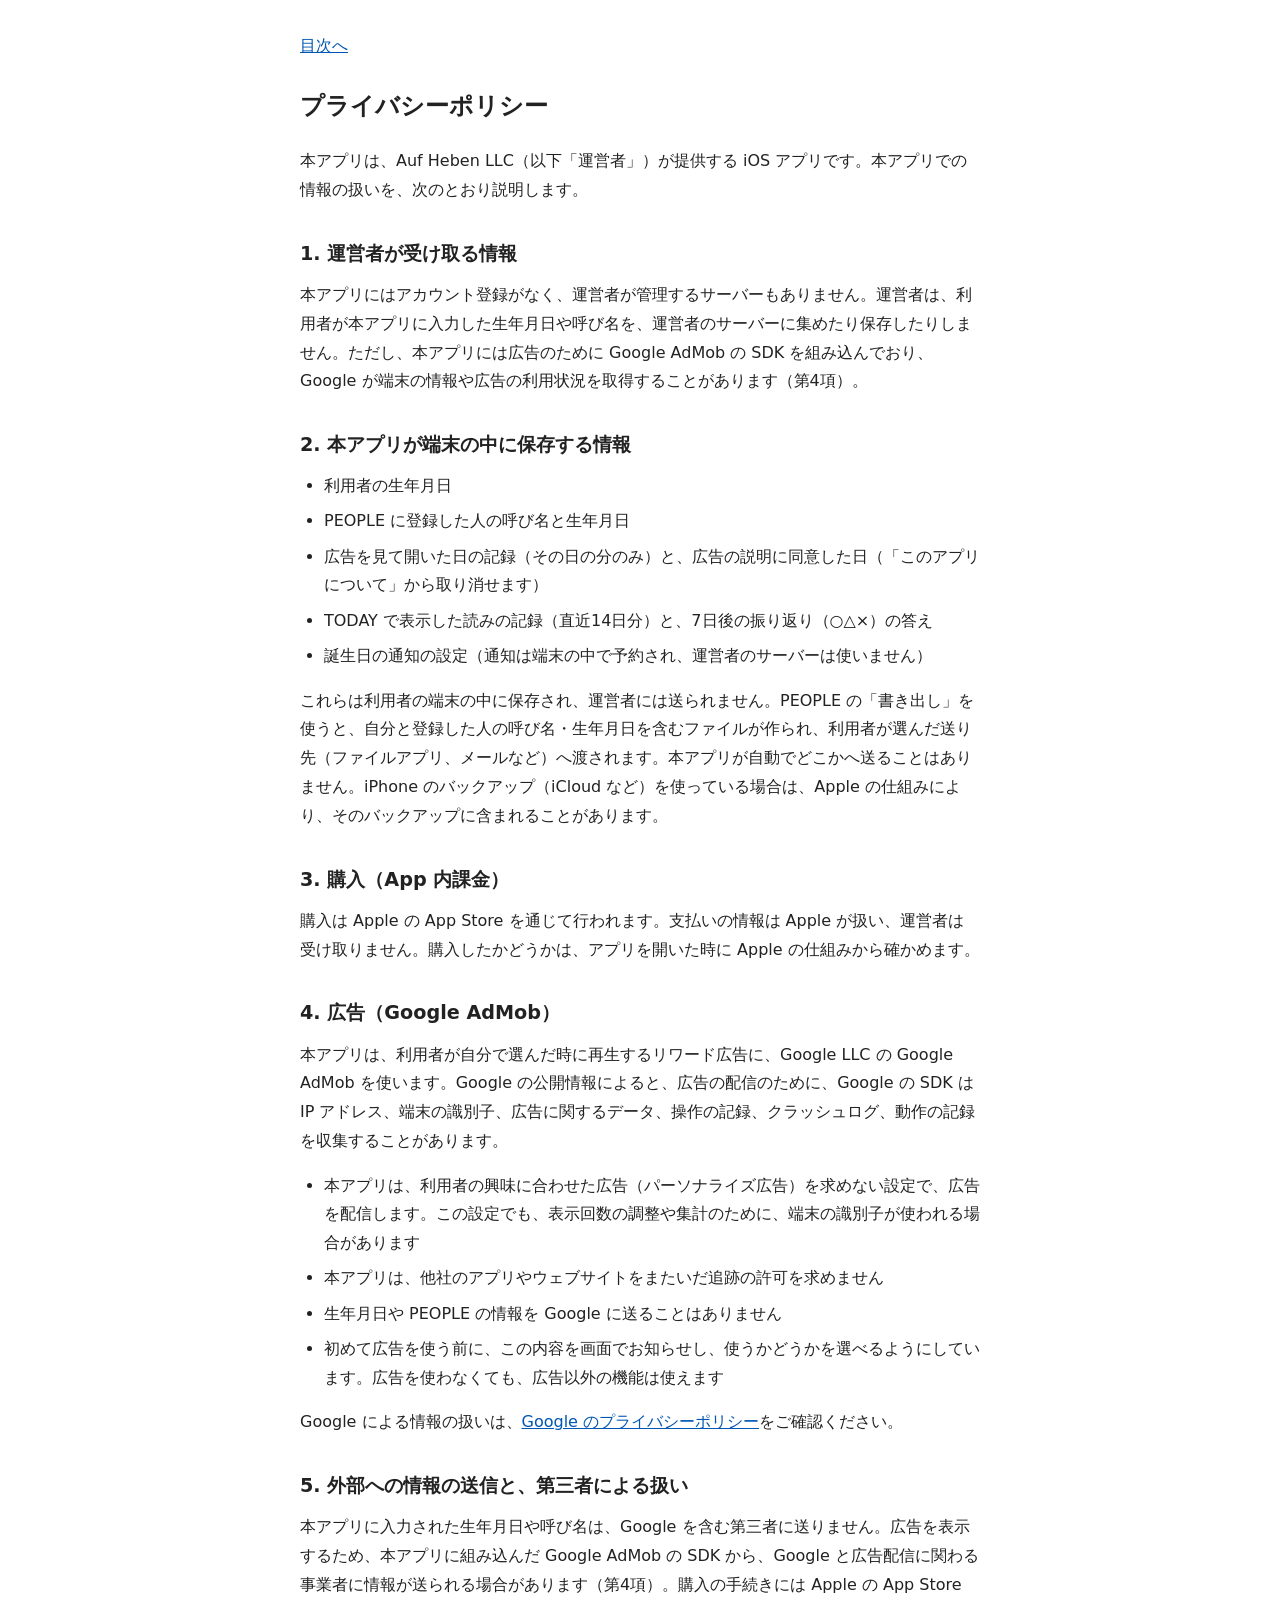
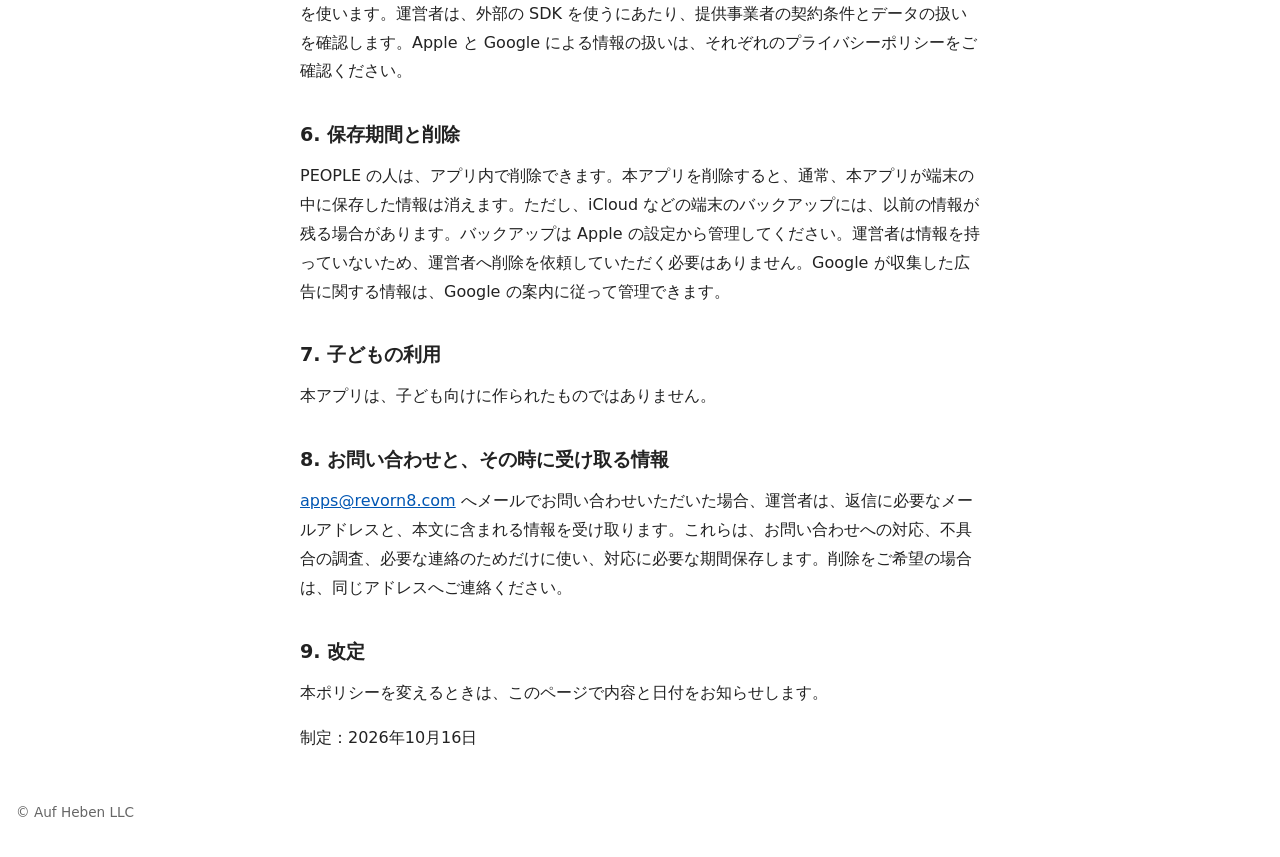
==== privacy/index.html @ 3454c850 "法務ページ v2（プライバシーポリシー・利用規約・サポート）" ====
<!DOCTYPE html>
<html lang="ja">
<head>
<meta charset="utf-8">
<meta name="viewport" content="width=device-width, initial-scale=1">
<title>プライバシーポリシー</title>
<link rel="stylesheet" href="../style.css">
</head>
<body>
<main>
<p class="nav"><a href="../">目次へ</a></p>
<h1>プライバシーポリシー</h1>

<p>本アプリは、Auf Heben LLC（以下「運営者」）が提供する iOS アプリです。本アプリでの情報の扱いを、次のとおり説明します。</p>

<h2>1. 運営者が受け取る情報</h2>

<p>本アプリにはアカウント登録がなく、運営者が管理するサーバーもありません。運営者は、利用者が本アプリに入力した生年月日や呼び名を、運営者のサーバーに集めたり保存したりしません。ただし、本アプリには広告のために Google AdMob の SDK を組み込んでおり、Google が端末の情報や広告の利用状況を取得することがあります（第4項）。</p>

<h2>2. 本アプリが端末の中に保存する情報</h2>

<ul>
<li>利用者の生年月日</li>
<li>PEOPLE に登録した人の呼び名と生年月日</li>
<li>広告を見て開いた日の記録（その日の分のみ）と、広告の説明に同意した日（「このアプリについて」から取り消せます）</li>
<li>TODAY で表示した読みの記録（直近14日分）と、7日後の振り返り（○△×）の答え</li>
<li>誕生日の通知の設定（通知は端末の中で予約され、運営者のサーバーは使いません）</li>
</ul>

<p>これらは利用者の端末の中に保存され、運営者には送られません。PEOPLE の「書き出し」を使うと、自分と登録した人の呼び名・生年月日を含むファイルが作られ、利用者が選んだ送り先（ファイルアプリ、メールなど）へ渡されます。本アプリが自動でどこかへ送ることはありません。iPhone のバックアップ（iCloud など）を使っている場合は、Apple の仕組みにより、そのバックアップに含まれることがあります。</p>

<h2>3. 購入（App 内課金）</h2>

<p>購入は Apple の App Store を通じて行われます。支払いの情報は Apple が扱い、運営者は受け取りません。購入したかどうかは、アプリを開いた時に Apple の仕組みから確かめます。</p>

<h2>4. 広告（Google AdMob）</h2>

<p>本アプリは、利用者が自分で選んだ時に再生するリワード広告に、Google LLC の Google AdMob を使います。Google の公開情報によると、広告の配信のために、Google の SDK は IP アドレス、端末の識別子、広告に関するデータ、操作の記録、クラッシュログ、動作の記録を収集することがあります。</p>

<ul>
<li>本アプリは、利用者の興味に合わせた広告（パーソナライズ広告）を求めない設定で、広告を配信します。この設定でも、表示回数の調整や集計のために、端末の識別子が使われる場合があります</li>
<li>本アプリは、他社のアプリやウェブサイトをまたいだ追跡の許可を求めません</li>
<li>生年月日や PEOPLE の情報を Google に送ることはありません</li>
<li>初めて広告を使う前に、この内容を画面でお知らせし、使うかどうかを選べるようにしています。広告を使わなくても、広告以外の機能は使えます</li>
</ul>

<p>Google による情報の扱いは、<a href="https://policies.google.com/privacy">Google のプライバシーポリシー</a>をご確認ください。</p>

<h2>5. 外部への情報の送信と、第三者による扱い</h2>

<p>本アプリに入力された生年月日や呼び名は、Google を含む第三者に送りません。広告を表示するため、本アプリに組み込んだ Google AdMob の SDK から、Google と広告配信に関わる事業者に情報が送られる場合があります（第4項）。購入の手続きには Apple の App Store を使います。運営者は、外部の SDK を使うにあたり、提供事業者の契約条件とデータの扱いを確認します。Apple と Google による情報の扱いは、それぞれのプライバシーポリシーをご確認ください。</p>

<h2>6. 保存期間と削除</h2>

<p>PEOPLE の人は、アプリ内で削除できます。本アプリを削除すると、通常、本アプリが端末の中に保存した情報は消えます。ただし、iCloud などの端末のバックアップには、以前の情報が残る場合があります。バックアップは Apple の設定から管理してください。運営者は情報を持っていないため、運営者へ削除を依頼していただく必要はありません。Google が収集した広告に関する情報は、Google の案内に従って管理できます。</p>

<h2>7. 子どもの利用</h2>

<p>本アプリは、子ども向けに作られたものではありません。</p>

<h2>8. お問い合わせと、その時に受け取る情報</h2>

<p><a href="mailto:apps@revorn8.com">apps@revorn8.com</a> へメールでお問い合わせいただいた場合、運営者は、返信に必要なメールアドレスと、本文に含まれる情報を受け取ります。これらは、お問い合わせへの対応、不具合の調査、必要な連絡のためだけに使い、対応に必要な期間保存します。削除をご希望の場合は、同じアドレスへご連絡ください。</p>

<h2>9. 改定</h2>

<p>本ポリシーを変えるときは、このページで内容と日付をお知らせします。</p>

<p>制定：2026年10月16日</p>
</main>
<footer>&copy; Auf Heben LLC</footer>
</body>
</html>
---- style.css ----
* {
  margin: 0;
  padding: 0;
  box-sizing: border-box;
}

body {
  font-family: system-ui, -apple-system, sans-serif;
  line-height: 1.8;
  color: #222;
  background: #fff;
  padding: 2rem 1rem;
}

main {
  max-width: 680px;
  margin: 0 auto;
}

h1 {
  font-size: 1.5rem;
  margin-bottom: 1.2rem;
}

h2 {
  font-size: 1.2rem;
  margin-top: 2rem;
  margin-bottom: 0.6rem;
}

h3 {
  font-size: 1.05rem;
  margin-top: 1.5rem;
  margin-bottom: 0.4rem;
}

p {
  margin-bottom: 1rem;
}

ul {
  margin-bottom: 1rem;
  padding-left: 1.5em;
}

li {
  margin-bottom: 0.4rem;
}

a {
  color: #0056b3;
}

.nav {
  margin-bottom: 1.5rem;
}

footer {
  margin-top: 3rem;
  font-size: 0.85rem;
  color: #666;
}
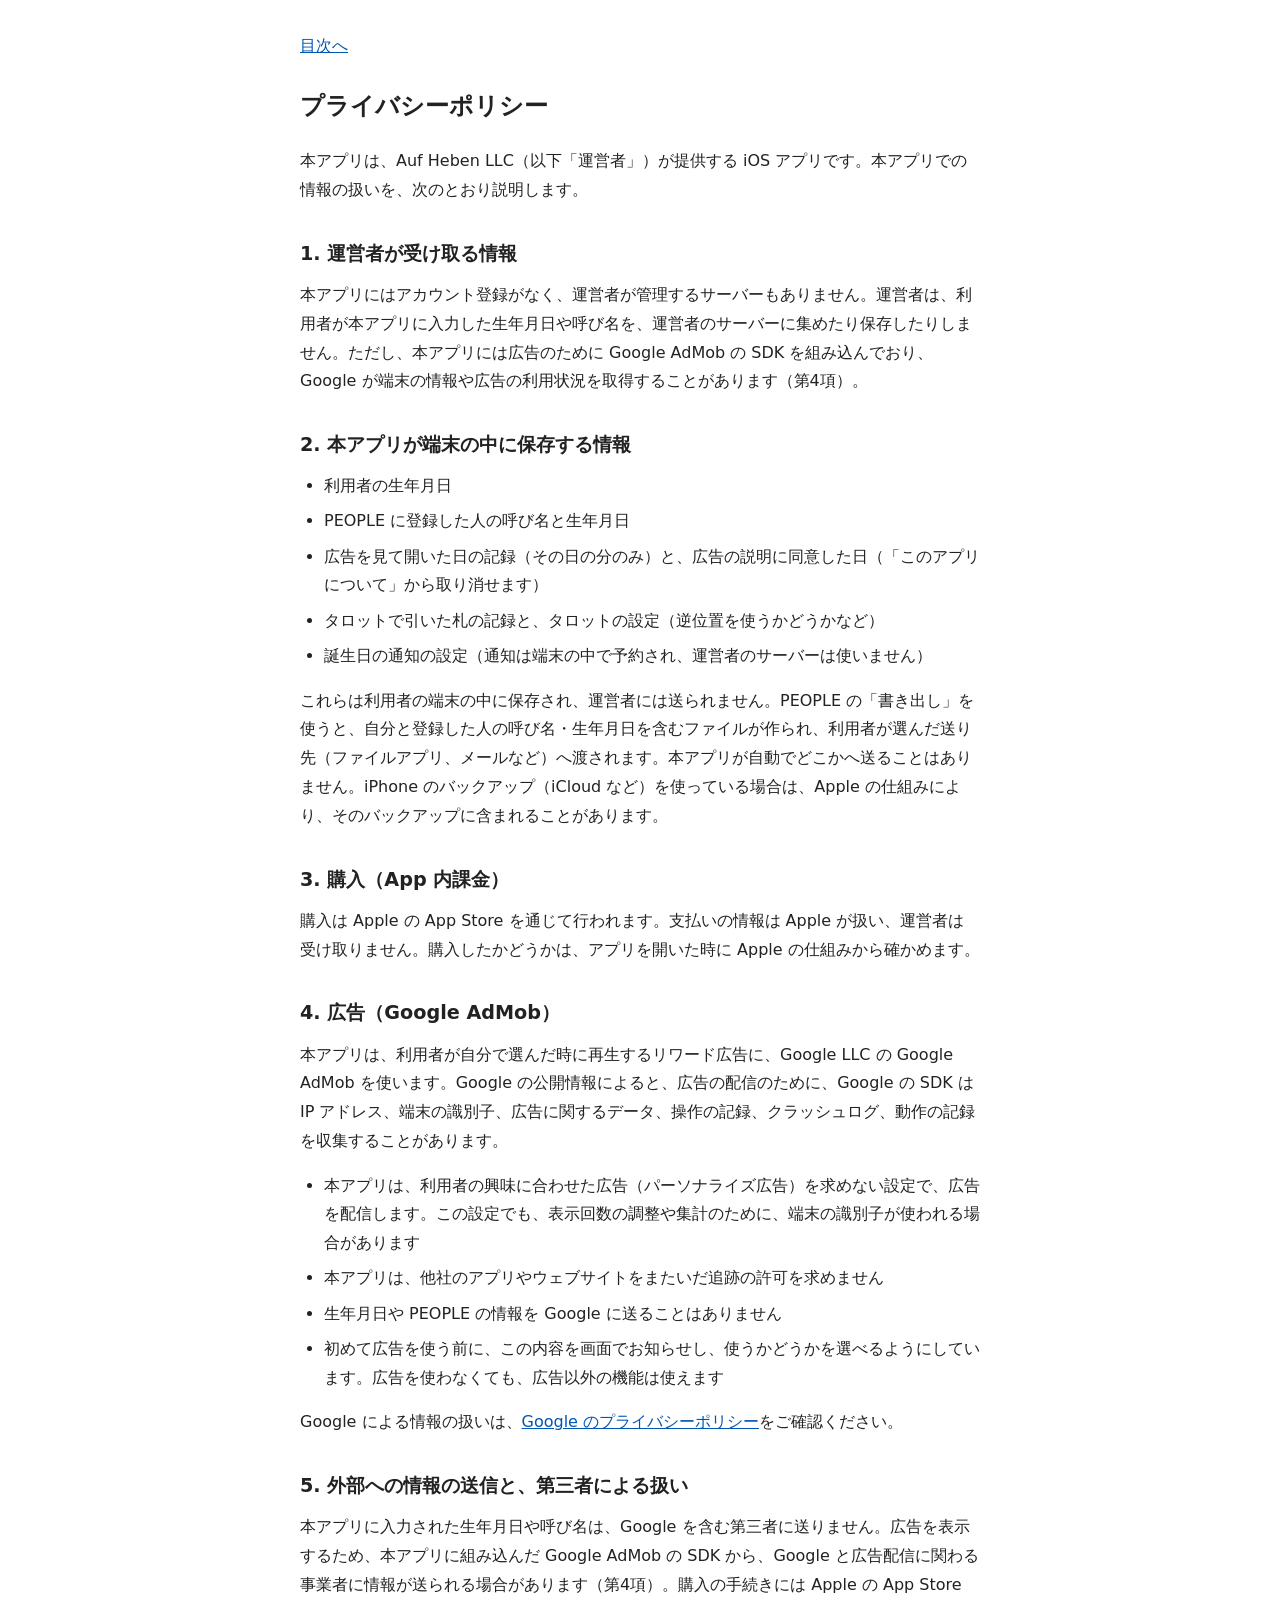
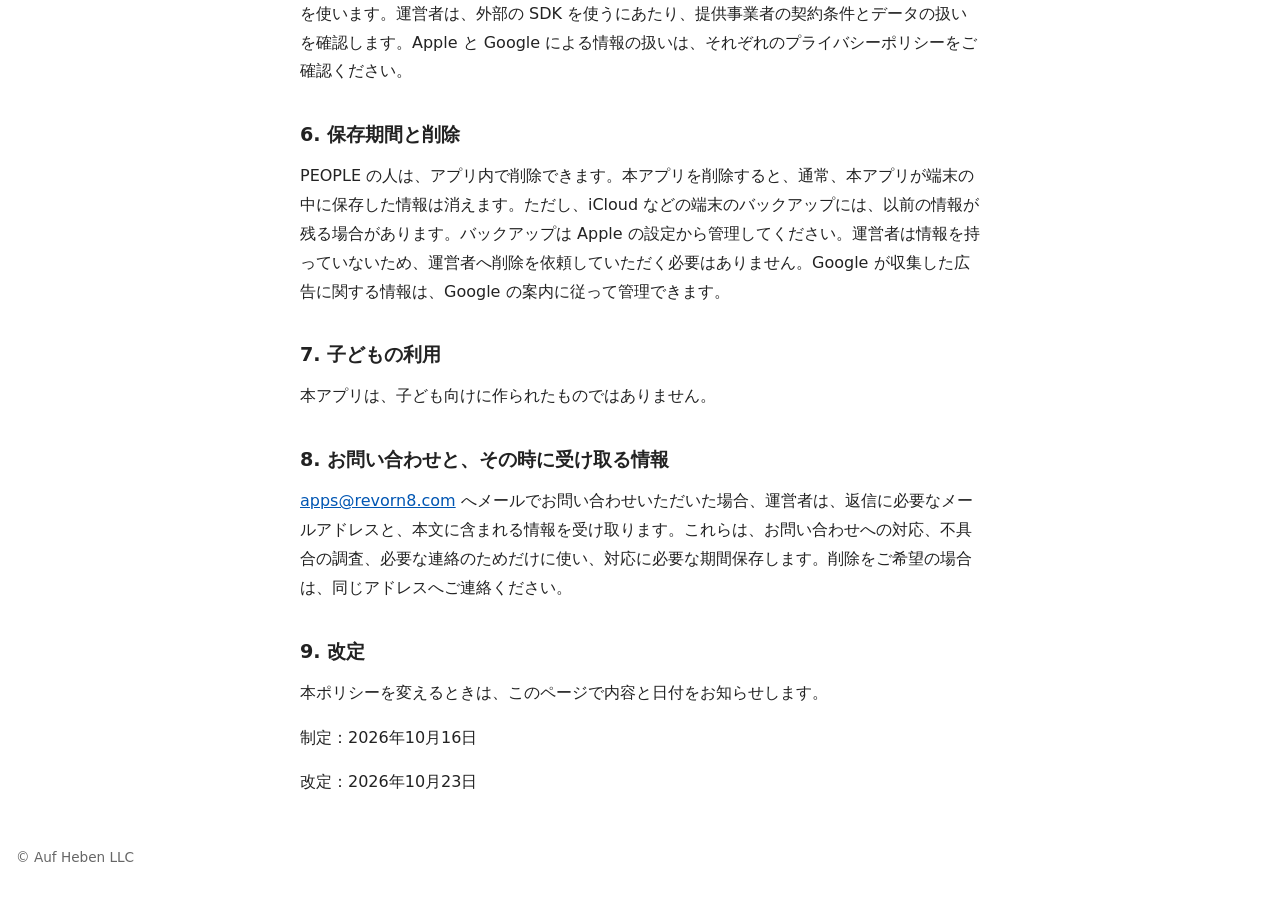
==== commit 1f949cbf: "privacy: §2 の Answer Check の保存項目を削除し、タロットの記録と設定を追加（D-068・D-069）／改定日 2026-10-23" ====
--- a/privacy/index.html
+++ b/privacy/index.html
@@ -23,7 +23,7 @@
 <li>利用者の生年月日</li>
 <li>PEOPLE に登録した人の呼び名と生年月日</li>
 <li>広告を見て開いた日の記録（その日の分のみ）と、広告の説明に同意した日（「このアプリについて」から取り消せます）</li>
-<li>TODAY で表示した読みの記録（直近14日分）と、7日後の振り返り（○△×）の答え</li>
+<li>タロットで引いた札の記録と、タロットの設定（逆位置を使うかどうかなど）</li>
 <li>誕生日の通知の設定（通知は端末の中で予約され、運営者のサーバーは使いません）</li>
 </ul>
 
@@ -67,6 +67,7 @@
 <p>本ポリシーを変えるときは、このページで内容と日付をお知らせします。</p>
 
 <p>制定：2026年10月16日</p>
+<p>改定：2026年10月23日</p>
 </main>
 <footer>&copy; Auf Heben LLC</footer>
 </body>
